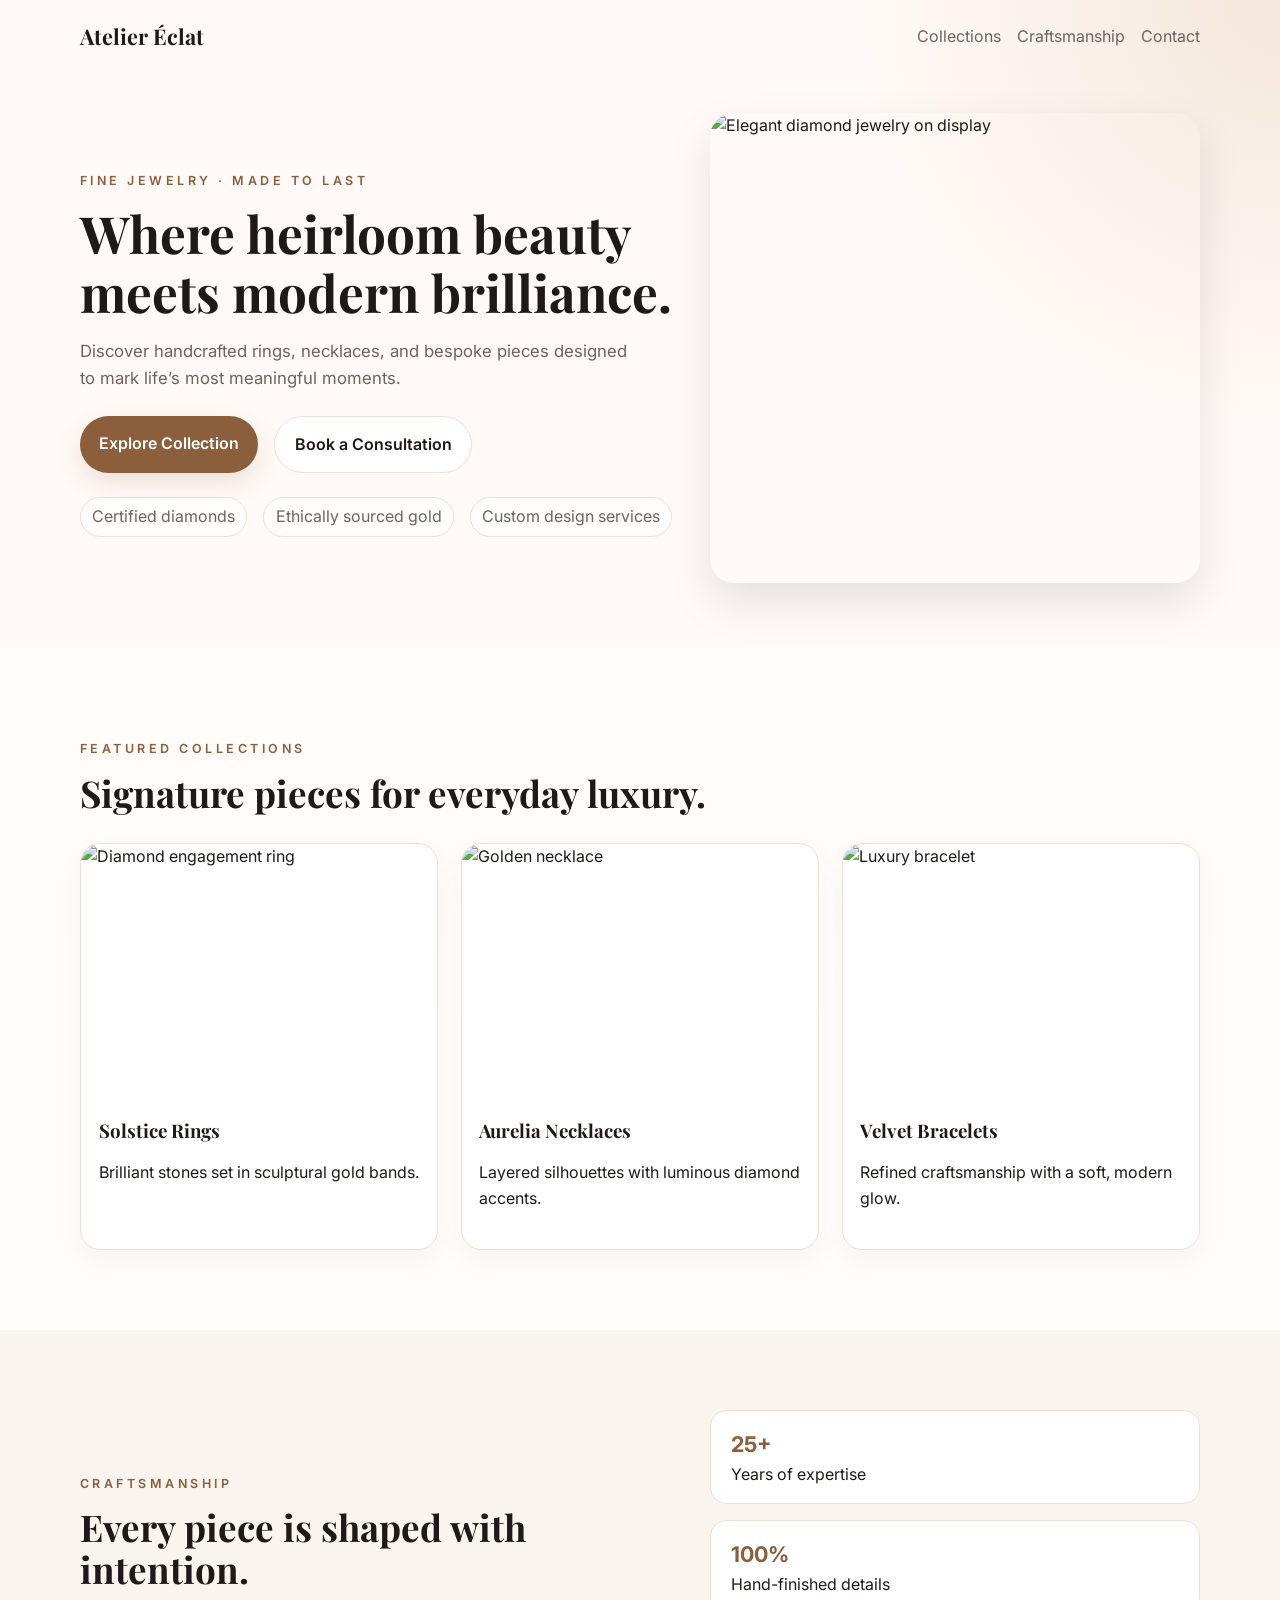
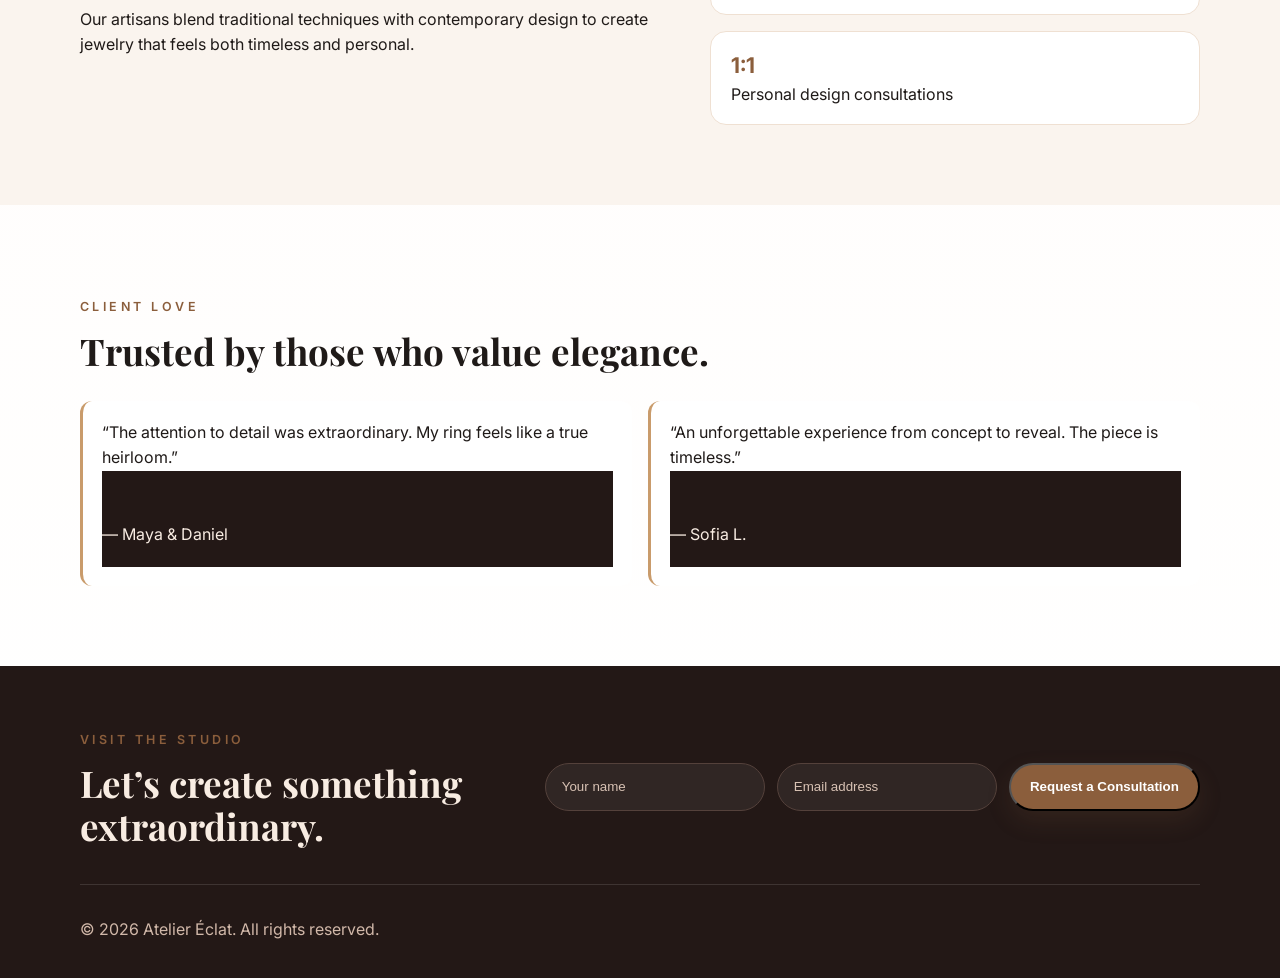
==== index.html @ 416665a9 "Initial jewelry website" ====
<!DOCTYPE html>
<html lang="en">
  <head>
    <meta charset="UTF-8" />
    <meta name="viewport" content="width=device-width, initial-scale=1.0" />
    <title>Atelier Éclat | Fine Jewelry</title>
    <meta
      name="description"
      content="Discover timeless fine jewelry crafted with precision, elegance, and personal meaning."
    />
    <link rel="preconnect" href="https://fonts.googleapis.com" />
    <link rel="preconnect" href="https://fonts.gstatic.com" crossorigin />
    <link
      href="https://fonts.googleapis.com/css2?family=Playfair+Display:wght@500;700&family=Inter:wght@400;500;600&display=swap"
      rel="stylesheet"
    />
    <link rel="stylesheet" href="styles.css" />
  </head>
  <body>
    <header class="hero">
      <nav class="nav container">
        <a href="#" class="brand">Atelier Éclat</a>
        <div class="nav-links">
          <a href="#collections">Collections</a>
          <a href="#craftsmanship">Craftsmanship</a>
          <a href="#contact">Contact</a>
        </div>
      </nav>

      <div class="hero-content container">
        <div class="hero-copy">
          <p class="eyebrow">Fine Jewelry · Made to Last</p>
          <h1>Where heirloom beauty meets modern brilliance.</h1>
          <p class="lead">
            Discover handcrafted rings, necklaces, and bespoke pieces designed to mark life’s most meaningful moments.
          </p>
          <div class="hero-actions">
            <a href="#collections" class="btn btn-primary">Explore Collection</a>
            <a href="#contact" class="btn btn-secondary">Book a Consultation</a>
          </div>
          <ul class="trust-list">
            <li>Certified diamonds</li>
            <li>Ethically sourced gold</li>
            <li>Custom design services</li>
          </ul>
        </div>
        <div class="hero-card">
          <img
            src="https://images.unsplash.com/photo-1617038260897-41a1f14a8ca0?auto=format&fit=crop&w=900&q=80"
            alt="Elegant diamond jewelry on display"
          />
        </div>
      </div>
    </header>

    <main>
      <section class="section container" id="collections">
        <div class="section-heading">
          <p class="eyebrow">Featured Collections</p>
          <h2>Signature pieces for everyday luxury.</h2>
        </div>
        <div class="cards">
          <article class="card">
            <img src="https://images.unsplash.com/photo-1515562141207-7a88fb7ce338?auto=format&fit=crop&w=800&q=80" alt="Diamond engagement ring" />
            <div class="card-body">
              <h3>Solstice Rings</h3>
              <p>Brilliant stones set in sculptural gold bands.</p>
            </div>
          </article>
          <article class="card">
            <img src="https://images.unsplash.com/photo-1617038220319-276d3cfab638?auto=format&fit=crop&w=800&q=80" alt="Golden necklace" />
            <div class="card-body">
              <h3>Aurelia Necklaces</h3>
              <p>Layered silhouettes with luminous diamond accents.</p>
            </div>
          </article>
          <article class="card">
            <img src="https://images.unsplash.com/photo-1617038260897-41a1f14a8ca0?auto=format&fit=crop&w=800&q=80" alt="Luxury bracelet" />
            <div class="card-body">
              <h3>Velvet Bracelets</h3>
              <p>Refined craftsmanship with a soft, modern glow.</p>
            </div>
          </article>
        </div>
      </section>

      <section class="section craftsmanship" id="craftsmanship">
        <div class="container craftsmanship-grid">
          <div>
            <p class="eyebrow">Craftsmanship</p>
            <h2>Every piece is shaped with intention.</h2>
            <p>
              Our artisans blend traditional techniques with contemporary design to create jewelry that feels both timeless and personal.
            </p>
          </div>
          <div class="stats">
            <div>
              <strong>25+</strong>
              <span>Years of expertise</span>
            </div>
            <div>
              <strong>100%</strong>
              <span>Hand-finished details</span>
            </div>
            <div>
              <strong>1:1</strong>
              <span>Personal design consultations</span>
            </div>
          </div>
        </div>
      </section>

      <section class="section container testimonials">
        <div class="section-heading">
          <p class="eyebrow">Client Love</p>
          <h2>Trusted by those who value elegance.</h2>
        </div>
        <div class="testimonial-list">
          <blockquote>
            “The attention to detail was extraordinary. My ring feels like a true heirloom.”
            <footer>— Maya & Daniel</footer>
          </blockquote>
          <blockquote>
            “An unforgettable experience from concept to reveal. The piece is timeless.”
            <footer>— Sofia L.</footer>
          </blockquote>
        </div>
      </section>
    </main>

    <footer class="footer" id="contact">
      <div class="container footer-content">
        <div>
          <p class="eyebrow">Visit the Studio</p>
          <h2>Let’s create something extraordinary.</h2>
        </div>
        <form class="contact-form" id="contactForm">
          <input type="text" placeholder="Your name" required />
          <input type="email" placeholder="Email address" required />
          <button type="submit" class="btn btn-primary">Request a Consultation</button>
        </form>
      </div>
      <div class="container footer-bottom">
        <p>© <span id="year"></span> Atelier Éclat. All rights reserved.</p>
      </div>
    </footer>

    <script src="script.js"></script>
  </body>
</html>
---- styles.css ----
:root {
  --bg: #fffaf7;
  --surface: #ffffff;
  --text: #1f1a18;
  --muted: #6f625f;
  --accent: #8b5e3c;
  --accent-2: #c99b6b;
  --border: #efe0d2;
}

* { box-sizing: border-box; }
body {
  margin: 0;
  font-family: 'Inter', sans-serif;
  color: var(--text);
  background: linear-gradient(180deg, #fffaf7 0%, #fff 100%);
  line-height: 1.6;
}
a { text-decoration: none; color: inherit; }
img { width: 100%; display: block; object-fit: cover; }
.container { width: min(1120px, calc(100% - 2rem)); margin: 0 auto; }
.hero {
  background: radial-gradient(circle at top right, rgba(201,155,107,0.2), transparent 30%), var(--bg);
  padding-bottom: 4rem;
}
.nav { display: flex; justify-content: space-between; align-items: center; padding: 1.2rem 0; }
.brand { font-family: 'Playfair Display', serif; font-size: 1.35rem; font-weight: 700; }
.nav-links { display: flex; gap: 1rem; color: var(--muted); }
.hero-content { display: grid; grid-template-columns: 1.1fr 0.9fr; gap: 2rem; align-items: center; padding: 2.5rem 0 0; }
.eyebrow { text-transform: uppercase; letter-spacing: .28em; font-size: .78rem; color: var(--accent); font-weight: 600; }
h1, h2, h3 { font-family: 'Playfair Display', serif; line-height: 1.15; }
h1 { font-size: clamp(2.2rem, 4vw, 3.6rem); margin: 0.2rem 0 0.8rem; }
h2 { font-size: clamp(1.7rem, 3vw, 2.3rem); margin: 0 0 0.6rem; }
.lead { font-size: 1.05rem; color: var(--muted); max-width: 560px; }
.hero-actions { display: flex; gap: 1rem; flex-wrap: wrap; margin: 1.5rem 0; }
.btn {
  display: inline-block; padding: 0.9rem 1.2rem; border-radius: 999px; font-weight: 600; transition: transform .2s ease, box-shadow .2s ease;
}
.btn:hover { transform: translateY(-2px); }
.btn-primary { background: var(--accent); color: white; box-shadow: 0 10px 25px rgba(139, 94, 60, .16); }
.btn-secondary { border: 1px solid var(--border); background: white; }
.trust-list { display: flex; gap: 1rem; flex-wrap: wrap; padding: 0; margin: 1.2rem 0 0; list-style: none; color: var(--muted); }
.trust-list li { background: rgba(255,255,255,.8); padding: .4rem .7rem; border-radius: 999px; border: 1px solid var(--border); }
.hero-card img { border-radius: 24px; min-height: 470px; box-shadow: 0 20px 45px rgba(0,0,0,.1); }
.section { padding: 5rem 0; }
.section-heading { margin-bottom: 1.8rem; }
.cards { display: grid; grid-template-columns: repeat(3, 1fr); gap: 1.4rem; }
.card { background: var(--surface); border: 1px solid var(--border); border-radius: 20px; overflow: hidden; box-shadow: 0 10px 30px rgba(0,0,0,.04); }
.card img { height: 240px; }
.card-body { padding: 1.1rem 1.1rem 1.35rem; }
.craftsmanship { background: #faf4ee; }
.craftsmanship-grid { display: grid; grid-template-columns: 1.1fr .9fr; gap: 2rem; align-items: center; }
.stats { display: grid; gap: 1rem; }
.stats > div { background: white; padding: 1rem 1.2rem; border-radius: 16px; border: 1px solid var(--border); }
.stats strong { display: block; font-size: 1.35rem; color: var(--accent); }
.testimonial-list { display: grid; grid-template-columns: repeat(2, 1fr); gap: 1rem; }
blockquote { margin: 0; padding: 1.2rem; border-left: 3px solid var(--accent-2); background: #fff; border-radius: 12px; }
footer { background: #231816; color: #f8ece2; padding: 3.2rem 0 1.2rem; }
.footer-content { display: grid; grid-template-columns: 1fr auto; gap: 2rem; align-items: center; }
.contact-form { display: flex; gap: .75rem; flex-wrap: wrap; }
.contact-form input { min-width: 220px; padding: .9rem 1rem; border-radius: 999px; border: 1px solid #54413b; background: rgba(255,255,255,.06); color: white; }
.contact-form input::placeholder { color: #d8c2b4; }
.footer-bottom { margin-top: 1.7rem; padding-top: 1rem; border-top: 1px solid rgba(255,255,255,.12); color: #d1b8a9; }
@media (max-width: 860px) {
  .hero-content, .craftsmanship-grid, .footer-content, .cards, .testimonial-list { grid-template-columns: 1fr; }
  .hero-card { order: -1; }
  .contact-form { width: 100%; }
}
@media (max-width: 560px) {
  .nav { flex-direction: column; gap: .6rem; }
  .nav-links { flex-wrap: wrap; justify-content: center; }
  .hero-actions { flex-direction: column; }
  .btn { width: 100%; text-align: center; }
  .contact-form input { width: 100%; }
}
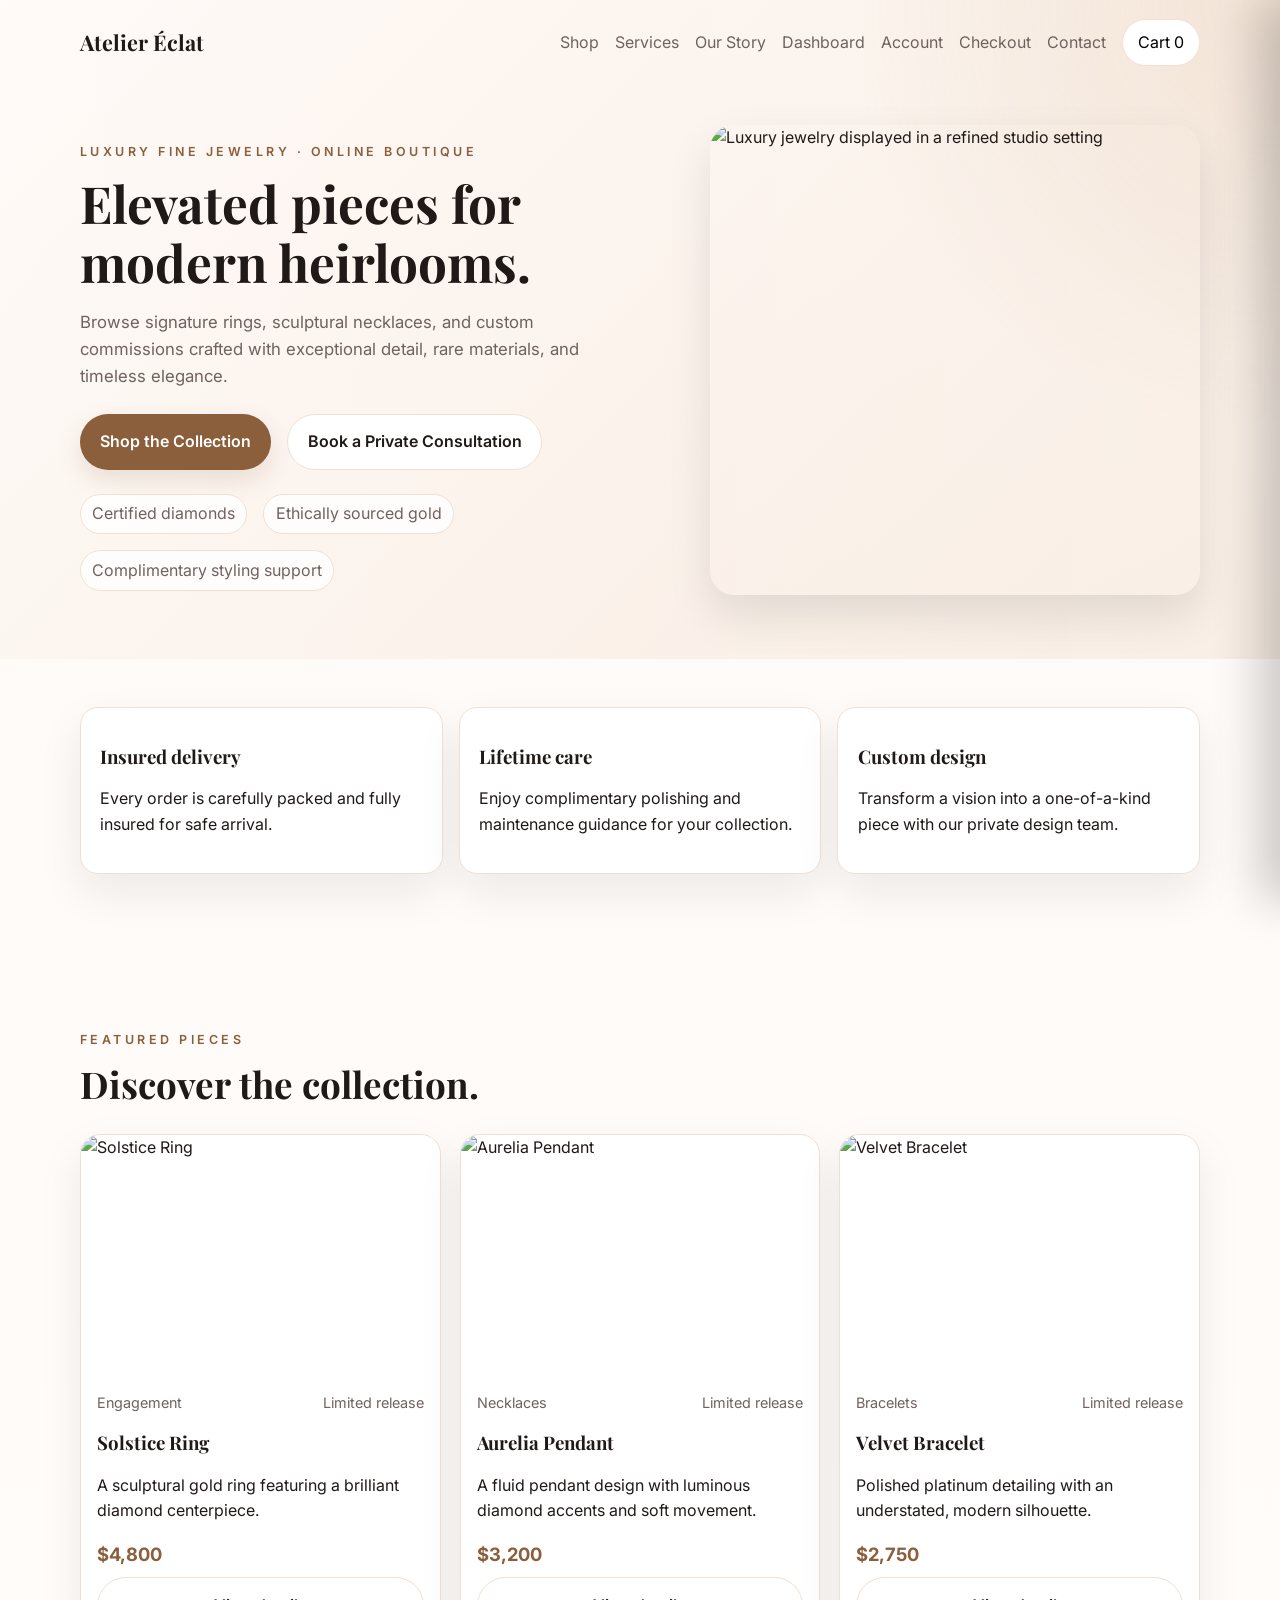
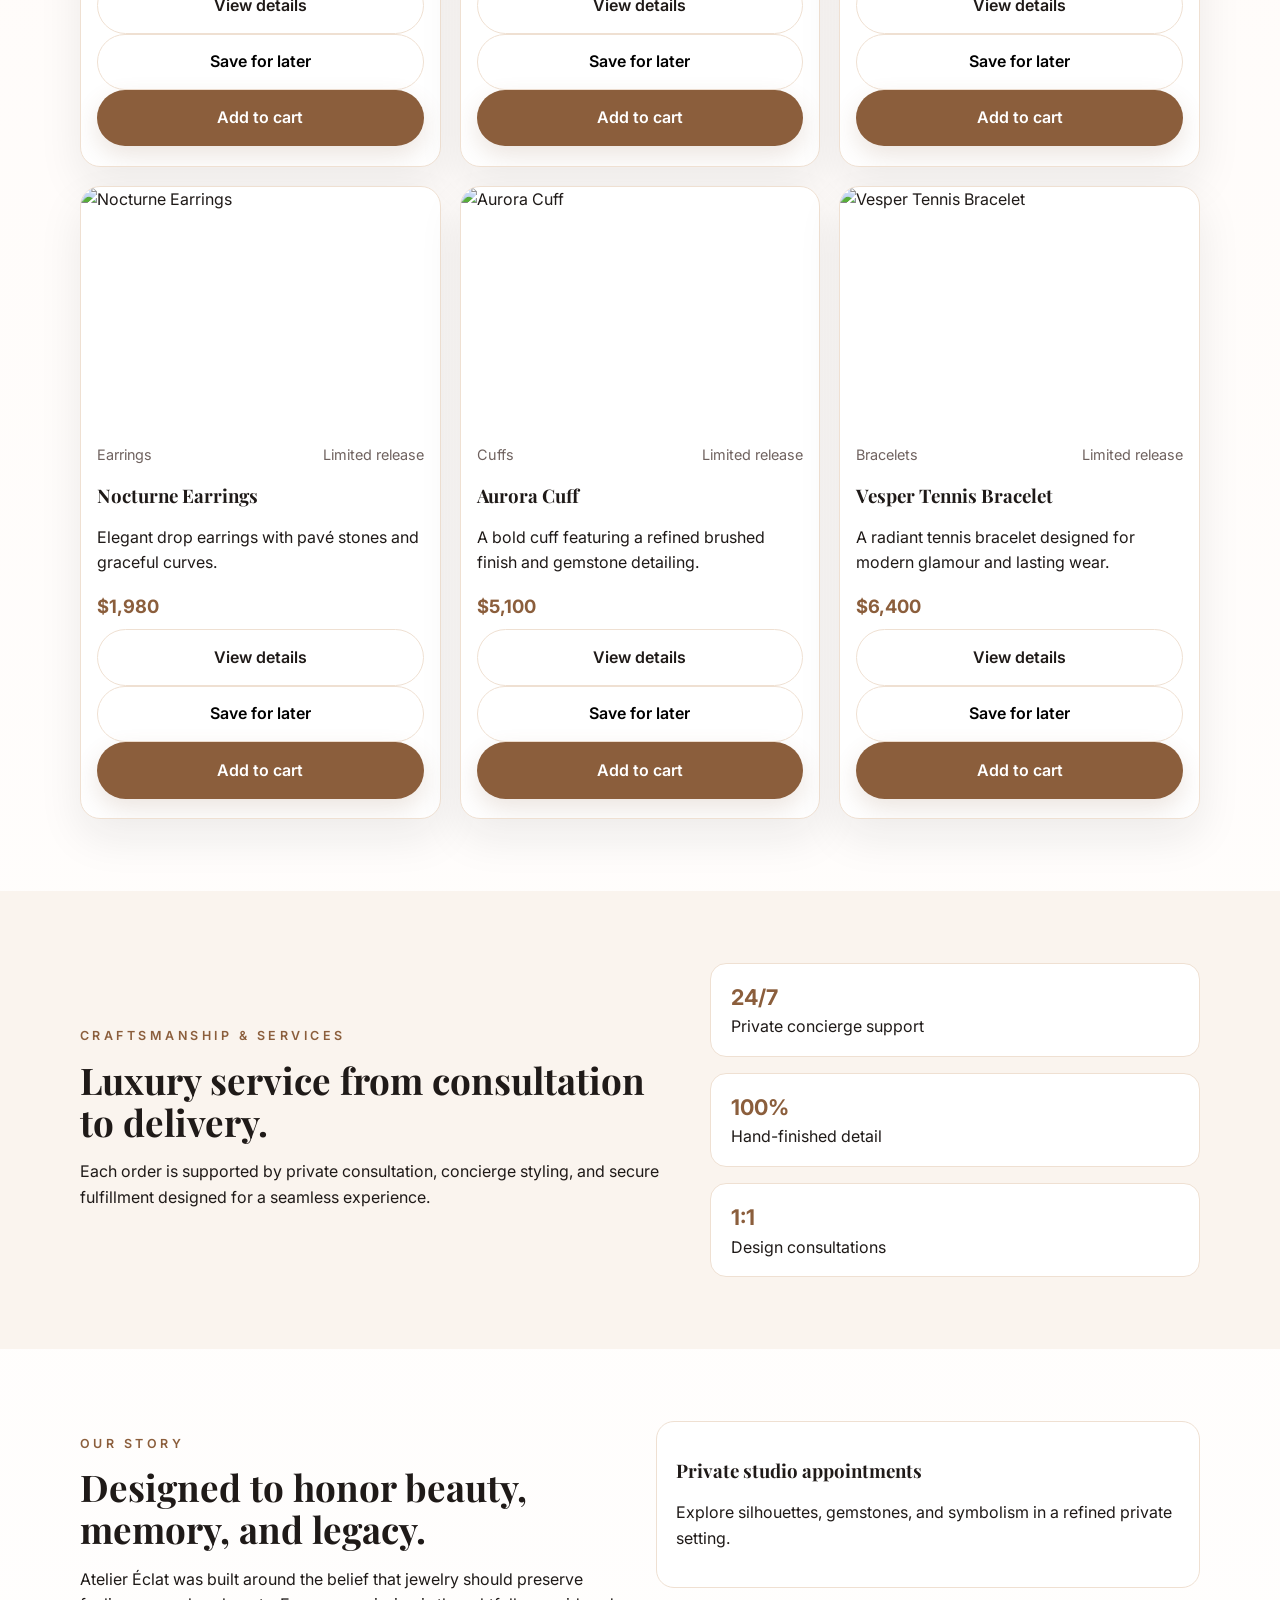
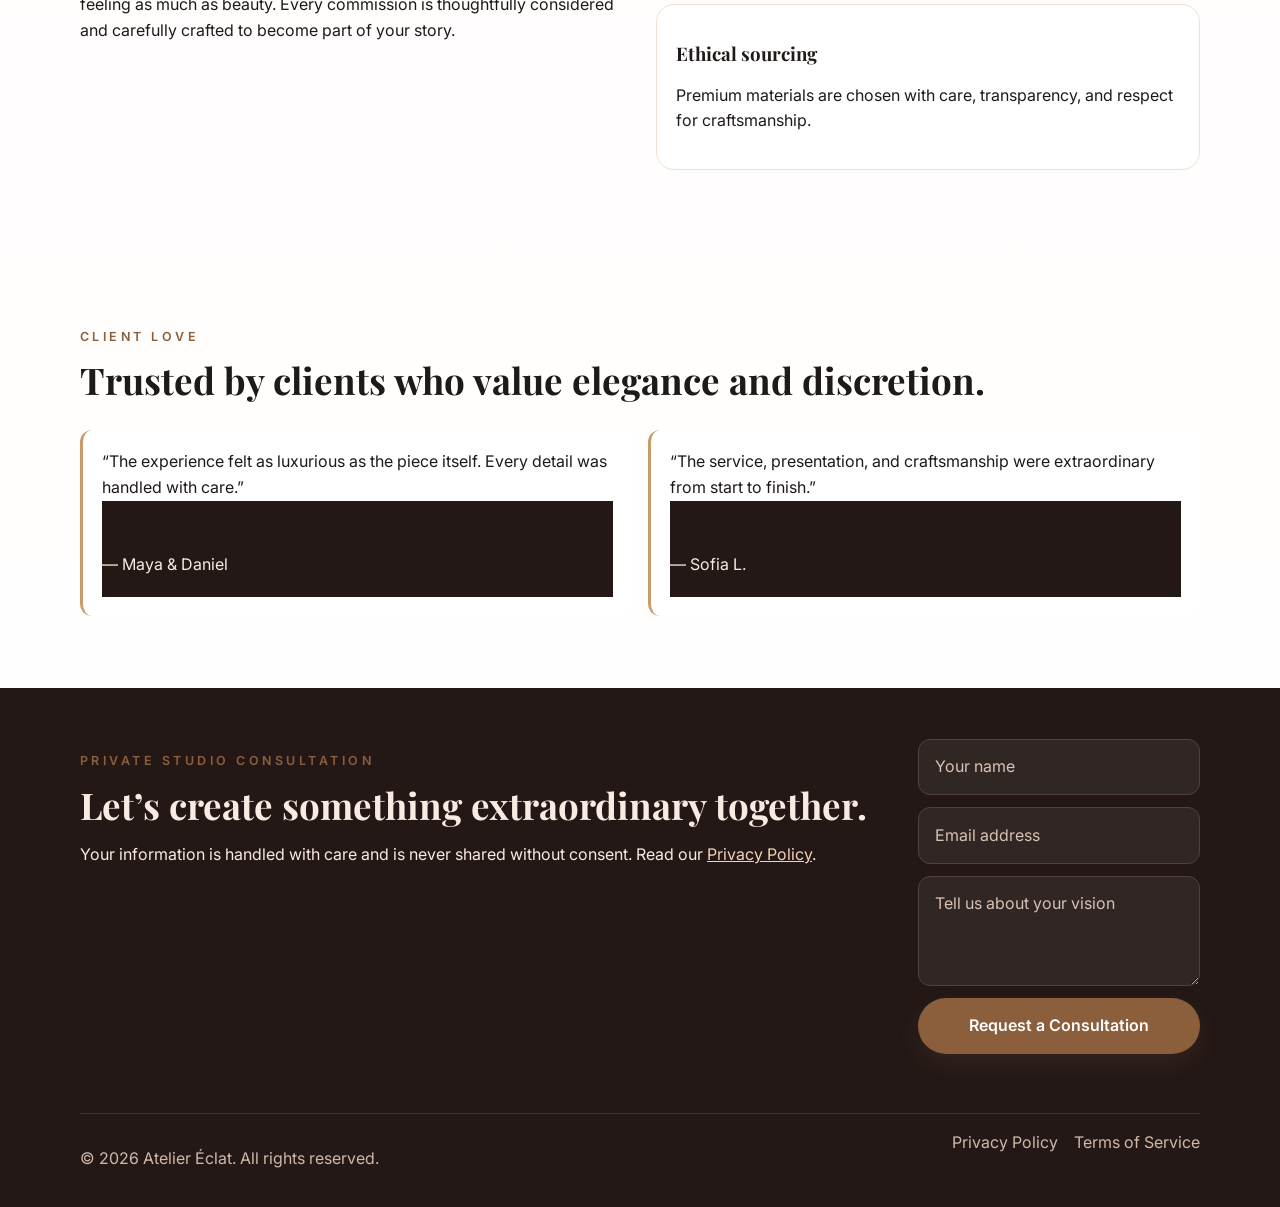
==== commit 0c286b31: "Publish Atelier Eclat storefront" ====
--- a/index.html
+++ b/index.html
@@ -3,145 +3,146 @@
   <head>
     <meta charset="UTF-8" />
     <meta name="viewport" content="width=device-width, initial-scale=1.0" />
-    <title>Atelier Éclat | Fine Jewelry</title>
-    <meta
-      name="description"
-      content="Discover timeless fine jewelry crafted with precision, elegance, and personal meaning."
-    />
+    <title>Atelier Éclat | Premium Jewelry Boutique</title>
+    <meta name="description" content="Shop luxury fine jewelry online with bespoke rings, necklaces, and bracelets crafted for lasting beauty and personal meaning." />
+    <meta name="theme-color" content="#1f1714" />
+    <meta property="og:title" content="Atelier Éclat | Premium Jewelry Boutique" />
+    <meta property="og:description" content="Discover heirloom-quality jewelry designed for celebration, legacy, and everyday elegance." />
+    <meta property="og:type" content="website" />
+    <meta property="og:image" content="https://images.unsplash.com/photo-1515562141207-7a88fb7ce338?auto=format&fit=crop&w=1200&q=80" />
     <link rel="preconnect" href="https://fonts.googleapis.com" />
     <link rel="preconnect" href="https://fonts.gstatic.com" crossorigin />
-    <link
-      href="https://fonts.googleapis.com/css2?family=Playfair+Display:wght@500;700&family=Inter:wght@400;500;600&display=swap"
-      rel="stylesheet"
-    />
+    <link href="https://fonts.googleapis.com/css2?family=Playfair+Display:wght@500;700&family=Inter:wght@400;500;600&display=swap" rel="stylesheet" />
     <link rel="stylesheet" href="styles.css" />
+    <link rel="manifest" href="manifest.json" />
   </head>
   <body>
     <header class="hero">
       <nav class="nav container">
         <a href="#" class="brand">Atelier Éclat</a>
         <div class="nav-links">
-          <a href="#collections">Collections</a>
-          <a href="#craftsmanship">Craftsmanship</a>
+          <a href="#shop">Shop</a>
+          <a href="#services">Services</a>
+          <a href="#story">Our Story</a>
+          <a href="dashboard.html">Dashboard</a>
+          <a href="account.html">Account</a>
+          <a href="checkout.html">Checkout</a>
           <a href="#contact">Contact</a>
+          <button class="cart-toggle" id="cartToggle" type="button">Cart <span id="cartCount">0</span></button>
         </div>
       </nav>
 
       <div class="hero-content container">
         <div class="hero-copy">
-          <p class="eyebrow">Fine Jewelry · Made to Last</p>
-          <h1>Where heirloom beauty meets modern brilliance.</h1>
-          <p class="lead">
-            Discover handcrafted rings, necklaces, and bespoke pieces designed to mark life’s most meaningful moments.
-          </p>
+          <p class="eyebrow">Luxury Fine Jewelry · Online Boutique</p>
+          <h1>Elevated pieces for modern heirlooms.</h1>
+          <p class="lead">Browse signature rings, sculptural necklaces, and custom commissions crafted with exceptional detail, rare materials, and timeless elegance.</p>
           <div class="hero-actions">
-            <a href="#collections" class="btn btn-primary">Explore Collection</a>
-            <a href="#contact" class="btn btn-secondary">Book a Consultation</a>
+            <a href="#shop" class="btn btn-primary">Shop the Collection</a>
+            <a href="#contact" class="btn btn-secondary">Book a Private Consultation</a>
           </div>
           <ul class="trust-list">
             <li>Certified diamonds</li>
             <li>Ethically sourced gold</li>
-            <li>Custom design services</li>
+            <li>Complimentary styling support</li>
           </ul>
         </div>
         <div class="hero-card">
-          <img
-            src="https://images.unsplash.com/photo-1617038260897-41a1f14a8ca0?auto=format&fit=crop&w=900&q=80"
-            alt="Elegant diamond jewelry on display"
-          />
+          <img src="https://images.unsplash.com/photo-1617038260897-41a1f14a8ca0?auto=format&fit=crop&w=900&q=80" alt="Luxury jewelry displayed in a refined studio setting" />
         </div>
       </div>
     </header>
 
     <main>
-      <section class="section container" id="collections">
+      <section class="section container highlights">
+        <div class="highlight-card"><h3>Insured delivery</h3><p>Every order is carefully packed and fully insured for safe arrival.</p></div>
+        <div class="highlight-card"><h3>Lifetime care</h3><p>Enjoy complimentary polishing and maintenance guidance for your collection.</p></div>
+        <div class="highlight-card"><h3>Custom design</h3><p>Transform a vision into a one-of-a-kind piece with our private design team.</p></div>
+      </section>
+
+      <section class="section container" id="shop">
         <div class="section-heading">
-          <p class="eyebrow">Featured Collections</p>
-          <h2>Signature pieces for everyday luxury.</h2>
+          <p class="eyebrow">Featured Pieces</p>
+          <h2>Discover the collection.</h2>
         </div>
-        <div class="cards">
-          <article class="card">
-            <img src="https://images.unsplash.com/photo-1515562141207-7a88fb7ce338?auto=format&fit=crop&w=800&q=80" alt="Diamond engagement ring" />
-            <div class="card-body">
-              <h3>Solstice Rings</h3>
-              <p>Brilliant stones set in sculptural gold bands.</p>
-            </div>
-          </article>
-          <article class="card">
-            <img src="https://images.unsplash.com/photo-1617038220319-276d3cfab638?auto=format&fit=crop&w=800&q=80" alt="Golden necklace" />
-            <div class="card-body">
-              <h3>Aurelia Necklaces</h3>
-              <p>Layered silhouettes with luminous diamond accents.</p>
-            </div>
-          </article>
-          <article class="card">
-            <img src="https://images.unsplash.com/photo-1617038260897-41a1f14a8ca0?auto=format&fit=crop&w=800&q=80" alt="Luxury bracelet" />
-            <div class="card-body">
-              <h3>Velvet Bracelets</h3>
-              <p>Refined craftsmanship with a soft, modern glow.</p>
-            </div>
-          </article>
+        <div class="product-grid" id="productGrid"></div>
+      </section>
+
+      <section class="section craftsmanship" id="services">
+        <div class="container craftsmanship-grid">
+          <div>
+            <p class="eyebrow">Craftsmanship & Services</p>
+            <h2>Luxury service from consultation to delivery.</h2>
+            <p>Each order is supported by private consultation, concierge styling, and secure fulfillment designed for a seamless experience.</p>
+          </div>
+          <div class="stats">
+            <div><strong>24/7</strong><span>Private concierge support</span></div>
+            <div><strong>100%</strong><span>Hand-finished detail</span></div>
+            <div><strong>1:1</strong><span>Design consultations</span></div>
+          </div>
         </div>
       </section>
 
-      <section class="section craftsmanship" id="craftsmanship">
-        <div class="container craftsmanship-grid">
-          <div>
-            <p class="eyebrow">Craftsmanship</p>
-            <h2>Every piece is shaped with intention.</h2>
-            <p>
-              Our artisans blend traditional techniques with contemporary design to create jewelry that feels both timeless and personal.
-            </p>
-          </div>
-          <div class="stats">
-            <div>
-              <strong>25+</strong>
-              <span>Years of expertise</span>
-            </div>
-            <div>
-              <strong>100%</strong>
-              <span>Hand-finished details</span>
-            </div>
-            <div>
-              <strong>1:1</strong>
-              <span>Personal design consultations</span>
-            </div>
-          </div>
+      <section class="section container story" id="story">
+        <div class="story-copy">
+          <p class="eyebrow">Our Story</p>
+          <h2>Designed to honor beauty, memory, and legacy.</h2>
+          <p>Atelier Éclat was built around the belief that jewelry should preserve feeling as much as beauty. Every commission is thoughtfully considered and carefully crafted to become part of your story.</p>
+        </div>
+        <div class="story-panel">
+          <div><h3>Private studio appointments</h3><p>Explore silhouettes, gemstones, and symbolism in a refined private setting.</p></div>
+          <div><h3>Ethical sourcing</h3><p>Premium materials are chosen with care, transparency, and respect for craftsmanship.</p></div>
         </div>
       </section>
 
       <section class="section container testimonials">
         <div class="section-heading">
           <p class="eyebrow">Client Love</p>
-          <h2>Trusted by those who value elegance.</h2>
+          <h2>Trusted by clients who value elegance and discretion.</h2>
         </div>
         <div class="testimonial-list">
-          <blockquote>
-            “The attention to detail was extraordinary. My ring feels like a true heirloom.”
-            <footer>— Maya & Daniel</footer>
-          </blockquote>
-          <blockquote>
-            “An unforgettable experience from concept to reveal. The piece is timeless.”
-            <footer>— Sofia L.</footer>
-          </blockquote>
+          <blockquote>“The experience felt as luxurious as the piece itself. Every detail was handled with care.”<footer>— Maya & Daniel</footer></blockquote>
+          <blockquote>“The service, presentation, and craftsmanship were extraordinary from start to finish.”<footer>— Sofia L.</footer></blockquote>
         </div>
       </section>
     </main>
 
+    <aside class="cart-overlay" id="cartOverlay"></aside>
+    <aside class="cart-drawer" id="cartDrawer" aria-label="Shopping cart">
+      <div class="cart-head">
+        <h3>Your Cart</h3>
+        <button type="button" id="closeCart" class="close-cart">×</button>
+      </div>
+      <div id="cartItems" class="cart-items"></div>
+      <div class="cart-footer">
+        <div class="cart-total"><span>Total</span><strong id="cartTotal">$0</strong></div>
+        <button type="button" class="btn btn-primary wide" id="checkoutBtn">Reserve this selection</button>
+        <p id="checkoutMessage" class="checkout-message"></p>
+      </div>
+    </aside>
+
     <footer class="footer" id="contact">
       <div class="container footer-content">
         <div>
-          <p class="eyebrow">Visit the Studio</p>
-          <h2>Let’s create something extraordinary.</h2>
+          <p class="eyebrow">Private Studio Consultation</p>
+          <h2>Let’s create something extraordinary together.</h2>
+          <p class="footer-text">Your information is handled with care and is never shared without consent. Read our <a href="privacy-policy.html">Privacy Policy</a>.</p>
         </div>
         <form class="contact-form" id="contactForm">
-          <input type="text" placeholder="Your name" required />
-          <input type="email" placeholder="Email address" required />
+          <input type="text" name="name" placeholder="Your name" required />
+          <input type="email" name="email" placeholder="Email address" required />
+          <textarea name="message" placeholder="Tell us about your vision" required></textarea>
+          <input type="text" name="company" id="company" class="hp" autocomplete="off" tabindex="-1" aria-hidden="true" />
           <button type="submit" class="btn btn-primary">Request a Consultation</button>
+          <p id="formStatus" class="form-status" role="status" aria-live="polite"></p>
         </form>
       </div>
       <div class="container footer-bottom">
         <p>© <span id="year"></span> Atelier Éclat. All rights reserved.</p>
+        <div class="footer-links">
+          <a href="privacy-policy.html">Privacy Policy</a>
+          <a href="terms.html">Terms of Service</a>
+        </div>
       </div>
     </footer>
 
--- a/styles.css
+++ b/styles.css
@@ -6,9 +6,11 @@
   --accent: #8b5e3c;
   --accent-2: #c99b6b;
   --border: #efe0d2;
+  --shadow: 0 18px 45px rgba(31, 23, 20, 0.08);
 }
 
 * { box-sizing: border-box; }
+html { scroll-behavior: smooth; }
 body {
   margin: 0;
   font-family: 'Inter', sans-serif;
@@ -18,58 +20,106 @@
 }
 a { text-decoration: none; color: inherit; }
 img { width: 100%; display: block; object-fit: cover; }
+button { font: inherit; }
 .container { width: min(1120px, calc(100% - 2rem)); margin: 0 auto; }
 .hero {
-  background: radial-gradient(circle at top right, rgba(201,155,107,0.2), transparent 30%), var(--bg);
+  background: radial-gradient(circle at top right, rgba(201,155,107,0.2), transparent 30%), linear-gradient(135deg, #fffaf7 0%, #f8ece2 100%);
   padding-bottom: 4rem;
+  position: relative;
+  overflow: hidden;
 }
-.nav { display: flex; justify-content: space-between; align-items: center; padding: 1.2rem 0; }
+.hero::after {
+  content: '';
+  position: absolute; inset: 0;
+  background: linear-gradient(90deg, rgba(255,255,255,0.1), transparent 40%, rgba(255,255,255,0.12));
+  pointer-events: none;
+}
+.nav { display: flex; justify-content: space-between; align-items: center; padding: 1.2rem 0; gap: 1rem; position: relative; z-index: 2; }
 .brand { font-family: 'Playfair Display', serif; font-size: 1.35rem; font-weight: 700; }
-.nav-links { display: flex; gap: 1rem; color: var(--muted); }
-.hero-content { display: grid; grid-template-columns: 1.1fr 0.9fr; gap: 2rem; align-items: center; padding: 2.5rem 0 0; }
+.nav-links { display: flex; gap: 1rem; color: var(--muted); flex-wrap: wrap; align-items: center; }
+.cart-toggle { border: 1px solid var(--border); background: white; padding: 0.6rem 0.95rem; border-radius: 999px; cursor: pointer; }
+.hero-content { display: grid; grid-template-columns: 1.1fr 0.9fr; gap: 2rem; align-items: center; padding: 2.5rem 0 0; position: relative; z-index: 2; }
 .eyebrow { text-transform: uppercase; letter-spacing: .28em; font-size: .78rem; color: var(--accent); font-weight: 600; }
 h1, h2, h3 { font-family: 'Playfair Display', serif; line-height: 1.15; }
 h1 { font-size: clamp(2.2rem, 4vw, 3.6rem); margin: 0.2rem 0 0.8rem; }
 h2 { font-size: clamp(1.7rem, 3vw, 2.3rem); margin: 0 0 0.6rem; }
 .lead { font-size: 1.05rem; color: var(--muted); max-width: 560px; }
 .hero-actions { display: flex; gap: 1rem; flex-wrap: wrap; margin: 1.5rem 0; }
-.btn {
-  display: inline-block; padding: 0.9rem 1.2rem; border-radius: 999px; font-weight: 600; transition: transform .2s ease, box-shadow .2s ease;
-}
+.btn { display: inline-block; padding: 0.9rem 1.2rem; border-radius: 999px; font-weight: 600; transition: transform .2s ease, box-shadow .2s ease; border: 1px solid transparent; cursor: pointer; }
 .btn:hover { transform: translateY(-2px); }
 .btn-primary { background: var(--accent); color: white; box-shadow: 0 10px 25px rgba(139, 94, 60, .16); }
-.btn-secondary { border: 1px solid var(--border); background: white; }
+.btn-secondary { border-color: var(--border); background: white; }
 .trust-list { display: flex; gap: 1rem; flex-wrap: wrap; padding: 0; margin: 1.2rem 0 0; list-style: none; color: var(--muted); }
 .trust-list li { background: rgba(255,255,255,.8); padding: .4rem .7rem; border-radius: 999px; border: 1px solid var(--border); }
 .hero-card img { border-radius: 24px; min-height: 470px; box-shadow: 0 20px 45px rgba(0,0,0,.1); }
-.section { padding: 5rem 0; }
+.section { padding: 4.5rem 0; }
 .section-heading { margin-bottom: 1.8rem; }
-.cards { display: grid; grid-template-columns: repeat(3, 1fr); gap: 1.4rem; }
-.card { background: var(--surface); border: 1px solid var(--border); border-radius: 20px; overflow: hidden; box-shadow: 0 10px 30px rgba(0,0,0,.04); }
-.card img { height: 240px; }
-.card-body { padding: 1.1rem 1.1rem 1.35rem; }
+.highlights { display: grid; grid-template-columns: repeat(3, 1fr); gap: 1rem; margin-top: -1.5rem; position: relative; z-index: 2; }
+.highlight-card { background: white; border: 1px solid var(--border); border-radius: 18px; padding: 1.2rem; box-shadow: var(--shadow); }
+.product-grid { display: grid; grid-template-columns: repeat(3, 1fr); gap: 1.2rem; }
+.product-card { background: var(--surface); border: 1px solid var(--border); border-radius: 20px; overflow: hidden; box-shadow: var(--shadow); transition: transform .2s ease, box-shadow .2s ease; }
+.product-card:hover { transform: translateY(-4px); box-shadow: 0 24px 55px rgba(31,23,20,.12); }
+.product-card img { height: 240px; }
+.product-body { padding: 1rem 1rem 1.2rem; }
+.product-meta { display: flex; justify-content: space-between; align-items: center; color: var(--muted); font-size: 0.9rem; margin-bottom: 0.3rem; }
+.product-price { font-size: 1.15rem; font-weight: 700; color: var(--accent); margin: 0.5rem 0; }
 .craftsmanship { background: #faf4ee; }
 .craftsmanship-grid { display: grid; grid-template-columns: 1.1fr .9fr; gap: 2rem; align-items: center; }
 .stats { display: grid; gap: 1rem; }
 .stats > div { background: white; padding: 1rem 1.2rem; border-radius: 16px; border: 1px solid var(--border); }
 .stats strong { display: block; font-size: 1.35rem; color: var(--accent); }
+.story { display: grid; grid-template-columns: 1fr 1fr; gap: 2rem; align-items: start; }
+.story-panel { display: grid; gap: 1rem; }
+.story-panel > div { background: var(--surface); border: 1px solid var(--border); border-radius: 18px; padding: 1.2rem; }
 .testimonial-list { display: grid; grid-template-columns: repeat(2, 1fr); gap: 1rem; }
 blockquote { margin: 0; padding: 1.2rem; border-left: 3px solid var(--accent-2); background: #fff; border-radius: 12px; }
+.cart-overlay { position: fixed; inset: 0; background: rgba(31, 23, 20, 0.5); opacity: 0; visibility: hidden; transition: all .2s ease; z-index: 9; }
+.cart-overlay.open { opacity: 1; visibility: visible; }
+.cart-drawer { position: fixed; top: 0; right: 0; width: min(380px, 100%); height: 100vh; background: white; box-shadow: -20px 0 45px rgba(0,0,0,.2); transform: translateX(100%); transition: transform .2s ease; z-index: 10; display: flex; flex-direction: column; }
+.cart-drawer.open { transform: translateX(0); }
+.cart-head, .cart-footer { padding: 1rem 1.2rem; border-bottom: 1px solid var(--border); display: flex; justify-content: space-between; align-items: center; }
+.cart-footer { border-top: 1px solid var(--border); border-bottom: 0; flex-direction: column; gap: .8rem; align-items: stretch; margin-top: auto; }
+.cart-items { padding: 1rem 1.2rem; display: grid; gap: .8rem; overflow: auto; }
+.cart-item { display: grid; grid-template-columns: 1fr auto; gap: .7rem; border-bottom: 1px solid var(--border); padding-bottom: .8rem; }
+.cart-item strong { display: block; }
+.cart-item button { background: transparent; border: 0; color: var(--accent); cursor: pointer; padding: 0; }
+.close-cart { background: transparent; border: 0; font-size: 1.3rem; cursor: pointer; }
+.wide { width: 100%; text-align: center; }
+.checkout-message { min-height: 1.2rem; color: var(--accent); margin: 0; }
 footer { background: #231816; color: #f8ece2; padding: 3.2rem 0 1.2rem; }
-.footer-content { display: grid; grid-template-columns: 1fr auto; gap: 2rem; align-items: center; }
-.contact-form { display: flex; gap: .75rem; flex-wrap: wrap; }
-.contact-form input { min-width: 220px; padding: .9rem 1rem; border-radius: 999px; border: 1px solid #54413b; background: rgba(255,255,255,.06); color: white; }
-.contact-form input::placeholder { color: #d8c2b4; }
-.footer-bottom { margin-top: 1.7rem; padding-top: 1rem; border-top: 1px solid rgba(255,255,255,.12); color: #d1b8a9; }
-@media (max-width: 860px) {
-  .hero-content, .craftsmanship-grid, .footer-content, .cards, .testimonial-list { grid-template-columns: 1fr; }
+.footer-content { display: grid; grid-template-columns: 1fr auto; gap: 2rem; align-items: start; }
+.contact-form { display: flex; flex-direction: column; gap: .75rem; min-width: min(360px, 100%); }
+.contact-form input, .contact-form textarea, .contact-form select { padding: .9rem 1rem; border-radius: 12px; border: 1px solid #54413b; background: rgba(255,255,255,.06); color: white; font: inherit; }
+.contact-form textarea { min-height: 110px; resize: vertical; }
+.contact-form select { color: var(--text); background: white; }
+.contact-form input::placeholder, .contact-form textarea::placeholder { color: #d8c2b4; }
+.hp { display: none; }
+.form-status { min-height: 1.25rem; color: #f4d4b9; margin: 0; }
+.footer-bottom { margin-top: 1.7rem; padding-top: 1rem; border-top: 1px solid rgba(255,255,255,.12); color: #d1b8a9; display: flex; justify-content: space-between; gap: 1rem; flex-wrap: wrap; }
+.footer-links { display: flex; gap: 1rem; }
+.footer-text a { color: #f4d4b9; text-decoration: underline; }
+.detail-hero { padding-bottom: 3rem; }
+.detail-hero-content { display: grid; grid-template-columns: 1.1fr 0.9fr; gap: 2rem; align-items: center; padding-top: 2rem; }
+.detail-grid { display: grid; grid-template-columns: repeat(2, minmax(0, 1fr)); gap: 1rem; }
+.checkout-page { display: grid; grid-template-columns: 1fr 1fr; gap: 1.25rem; }
+.checkout-card { background: white; border: 1px solid var(--border); border-radius: 22px; padding: 1.25rem; box-shadow: var(--shadow); }
+.checkout-form input { border-color: var(--border); background: #fff; color: var(--text); }
+.checkout-form input::placeholder { color: var(--muted); }
+.account-page { display: grid; grid-template-columns: 1fr 1fr; gap: 1.25rem; }
+.account-card { padding: 1rem; border-radius: 16px; background: #faf4ee; margin-bottom: .75rem; }
+.dashboard-grid { display: grid; grid-template-columns: 1fr; gap: 1.25rem; }
+[data-animate] { opacity: 0; transform: translateY(16px); }
+@media (max-width: 980px) {
+  .hero-content, .craftsmanship-grid, .story, .footer-content, .product-grid, .testimonial-list, .detail-hero-content, .checkout-page, .account-page, .detail-grid { grid-template-columns: 1fr; }
   .hero-card { order: -1; }
-  .contact-form { width: 100%; }
+  .highlights { grid-template-columns: 1fr; }
 }
-@media (max-width: 560px) {
+@media (max-width: 600px) {
   .nav { flex-direction: column; gap: .6rem; }
-  .nav-links { flex-wrap: wrap; justify-content: center; }
+  .nav-links { justify-content: center; }
   .hero-actions { flex-direction: column; }
   .btn { width: 100%; text-align: center; }
-  .contact-form input { width: 100%; }
+  .footer-bottom { flex-direction: column; }
+  .contact-form { min-width: 100%; }
+  .hero { padding-bottom: 3rem; }
 }
